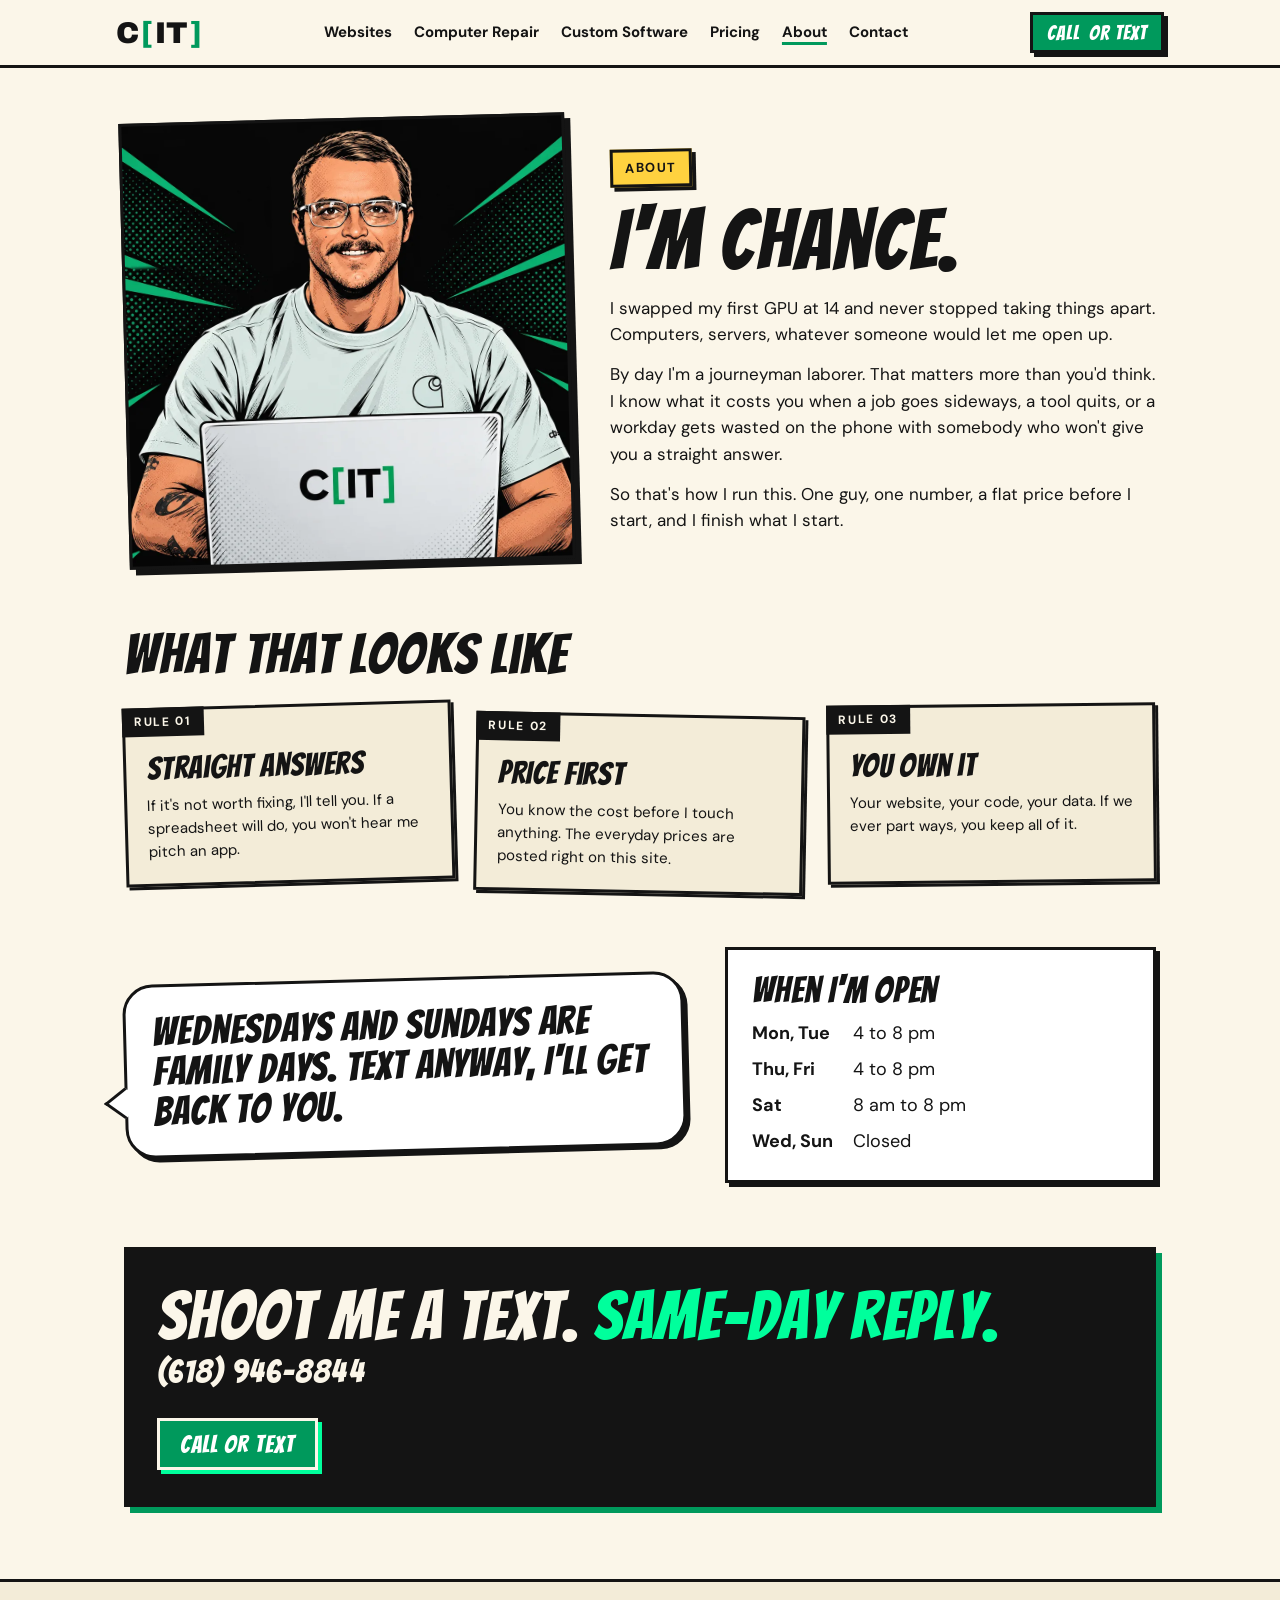
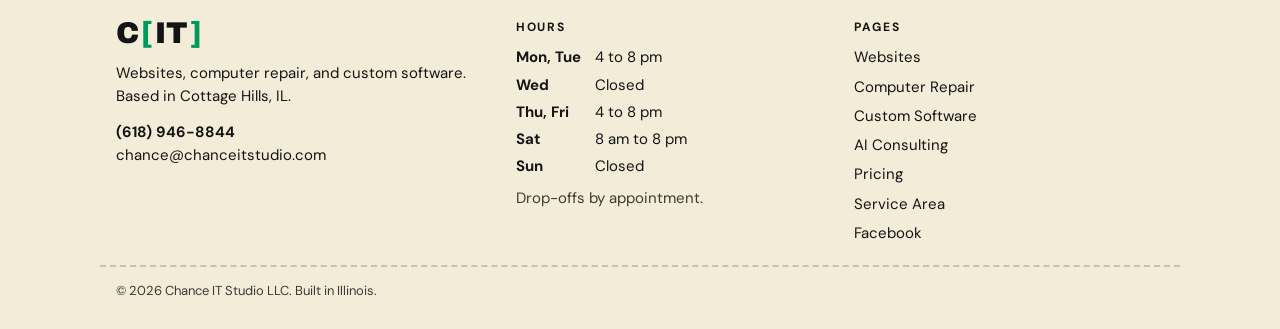
==== about/index.html @ 98358849 "feat: service area, about, contact, 404" ====
<!DOCTYPE html>
<html lang="en">
<head>
<meta charset="UTF-8">
<meta name="viewport" content="width=device-width, initial-scale=1.0, viewport-fit=cover">
<title>About Chance Crump | Chance IT Studio</title>
<meta name="description" content="Chance Crump runs Chance IT Studio out of Cottage Hills, IL. Journeyman laborer, lifelong tinkerer, flat prices, straight answers.">
<link rel="canonical" href="https://chanceitstudio.com/about/">
<meta name="theme-color" content="#fbf6e9">

<meta property="og:type" content="website">
<meta property="og:site_name" content="Chance IT Studio">
<meta property="og:title" content="About Chance Crump">
<meta property="og:description" content="Chance Crump runs Chance IT Studio out of Cottage Hills, IL. Journeyman laborer, lifelong tinkerer, flat prices, straight answers.">
<meta property="og:url" content="https://chanceitstudio.com/about/">
<meta property="og:image" content="https://chanceitstudio.com/img/og-banner.png">
<meta name="twitter:card" content="summary_large_image">

<link rel="icon" type="image/png" sizes="32x32" href="../img/favicon-32.png">
<link rel="icon" type="image/png" sizes="512x512" href="../img/favicon.png">
<link rel="apple-touch-icon" sizes="180x180" href="../img/apple-touch-icon.png">

<link rel="preconnect" href="https://fonts.googleapis.com">
<link rel="preconnect" href="https://fonts.gstatic.com" crossorigin>
<link rel="stylesheet" href="https://fonts.googleapis.com/css2?family=Bangers&family=Archivo:wght@900&family=DM+Sans:wght@400;500;700&display=swap">
<link rel="stylesheet" href="../css/styles.css">
</head>
<body>
<a class="skip" href="#main">Skip to content</a>

<header class="site-head">
  <div class="bar">
    <a class="logo" href="../" aria-label="Chance IT Studio home">C<b>[</b>IT<b>]</b></a>
    <nav class="site-nav" id="site-nav" aria-label="Main">
      <a href="../websites/">Websites</a>
      <a href="../computer-repair/">Computer Repair</a>
      <a href="../custom-software/">Custom Software</a>
      <a href="../pricing/">Pricing</a>
      <a href="../about/" aria-current="page">About</a>
      <a href="../contact/">Contact</a>
    </nav>
    <div class="head-actions">
      <a class="btn sm" href="tel:+16189468844">Call <span class="long">or text</span></a>
      <button class="menu-btn" type="button" aria-controls="site-nav" aria-expanded="false" aria-label="Menu"><span></span><span></span><span></span></button>
    </div>
  </div>
</header>

<main id="main" class="wrap">
  <section class="about-hero">
    <div class="about-art">
      <picture>
        <source srcset="../img/hero.webp" type="image/webp">
        <img src="../img/hero.jpg" alt="Comic illustration of Chance Crump at a laptop with the C[IT] logo" width="1000" height="1000" loading="lazy">
      </picture>
    </div>
    <div class="about-copy">
      <span class="caption">About</span>
      <h1 class="sec-title">I'm Chance.</h1>
      <p>I swapped my first GPU at 14 and never stopped taking things apart. Computers, servers, whatever someone would let me open up.</p>
      <p>By day I'm a journeyman laborer. That matters more than you'd think. I know what it costs you when a job goes sideways, a tool quits, or a workday gets wasted on the phone with somebody who won't give you a straight answer.</p>
      <p>So that's how I run this. One guy, one number, a flat price before I start, and I finish what I start.</p>
    </div>
  </section>

  <section class="sec" aria-labelledby="what-title">
    <h2 class="sec-title" id="what-title">What that looks like</h2>
    <div class="cases">
      <article class="case"><span class="tab">Rule 01</span><div class="in"><h4>Straight answers</h4><p>If it's not worth fixing, I'll tell you. If a spreadsheet will do, you won't hear me pitch an app.</p></div></article>
      <article class="case"><span class="tab">Rule 02</span><div class="in"><h4>Price first</h4><p>You know the cost before I touch anything. The everyday prices are posted right on this site.</p></div></article>
      <article class="case"><span class="tab">Rule 03</span><div class="in"><h4>You own it</h4><p>Your website, your code, your data. If we ever part ways, you keep all of it.</p></div></article>
    </div>
  </section>

  <section class="feature-case" aria-label="Hours">
    <div class="say">Wednesdays and Sundays are family days. Text anyway, I'll get back to you.</div>
    <div class="panel">
      <h3>When I'm open</h3>
      <dl class="hours big">
        <dt>Mon, Tue</dt><dd>4 to 8 pm</dd>
        <dt>Thu, Fri</dt><dd>4 to 8 pm</dd>
        <dt>Sat</dt><dd>8 am to 8 pm</dd>
        <dt>Wed, Sun</dt><dd>Closed</dd>
      </dl>
    </div>
  </section>

  <section class="cta" aria-labelledby="cta-title">
    <div>
      <h2 id="cta-title">Shoot me a text. <b>Same-day reply.</b></h2>
      <a class="num" href="sms:+16189468844">(618) 946-8844</a>
    </div>
    <a class="btn" href="tel:+16189468844">Call or text</a>
  </section>
</main>

<footer class="site-foot">
  <div class="cols">
    <div>
      <a class="logo" href="../" aria-label="Chance IT Studio home">C<b>[</b>IT<b>]</b></a>
      <p style="margin-top:12px">Websites, computer repair, and custom software.<br>Based in Cottage Hills, IL.</p>
      <p style="margin-top:12px"><a href="tel:+16189468844"><b>(618) 946-8844</b></a><br><a href="mailto:chance@chanceitstudio.com">chance@chanceitstudio.com</a></p>
    </div>
    <div>
      <h4>Hours</h4>
      <dl class="hours">
        <dt>Mon, Tue</dt><dd>4 to 8 pm</dd>
        <dt>Wed</dt><dd>Closed</dd>
        <dt>Thu, Fri</dt><dd>4 to 8 pm</dd>
        <dt>Sat</dt><dd>8 am to 8 pm</dd>
        <dt>Sun</dt><dd>Closed</dd>
      </dl>
      <p class="note" style="margin-top:8px">Drop-offs by appointment.</p>
    </div>
    <div>
      <h4>Pages</h4>
      <ul>
        <li><a href="../websites/">Websites</a></li>
        <li><a href="../computer-repair/">Computer Repair</a></li>
        <li><a href="../custom-software/">Custom Software</a></li>
        <li><a href="../ai-consulting/">AI Consulting</a></li>
        <li><a href="../pricing/">Pricing</a></li>
        <li><a href="../service-area/">Service Area</a></li>
        <li><a href="https://www.facebook.com/ChanceITstudio/" rel="noopener">Facebook</a></li>
      </ul>
    </div>
  </div>
  <div class="legal">&copy; <span id="year">2026</span> Chance IT Studio LLC. Built in Illinois.</div>
</footer>

<script src="../js/main.js" defer></script>
</body>
</html>
---- css/styles.css ----
/* =========================================================
   Chance IT Studio  |  styles.css
   Pop art / comic look on newsprint. Vanilla CSS, no build.
   ========================================================= */

/* ---------- Tokens ---------- */
:root{
  --paper:#fbf6e9;
  --paper2:#f3ecd8;
  --ink:#141414;
  --ink2:#3d3a33;
  --green:#00995c;
  --green-hi:#00ff9c;
  --orange:#ff6b35;
  --cyan:#19d3ff;
  --yellow:#ffd23f;

  --line:3px solid var(--ink);
  --pop:6px 6px 0 var(--ink);
  --pop-sm:4px 4px 0 var(--ink);

  --display:'Bangers','Impact','Arial Black',sans-serif;
  --body:'DM Sans',system-ui,-apple-system,'Segoe UI',sans-serif;
  --logo:'Archivo','Arial Black',sans-serif;

  --maxw:1080px;
}

/* ---------- Base ---------- */
*,*::before,*::after{box-sizing:border-box}
html{-webkit-text-size-adjust:100%;scroll-behavior:smooth}
body{margin:0;overflow-x:clip;background:var(--paper);color:var(--ink);font-family:var(--body);font-size:17px;line-height:1.55}
img{max-width:100%;height:auto;display:block}
h1,h2,h3,h4{margin:0;font-weight:400;text-wrap:balance}
p{margin:0;max-width:62ch}
a{color:inherit}
a:focus-visible,button:focus-visible,input:focus-visible,textarea:focus-visible{outline:3px solid var(--cyan);outline-offset:3px}
.skip{position:absolute;left:-999px;top:8px;background:var(--yellow);border:var(--line);padding:8px 12px;z-index:50;font-weight:700}
.skip:focus{left:16px}
.wrap{max-width:var(--maxw);margin:0 auto;padding-inline:16px;display:flex;flex-direction:column;gap:64px}
main.wrap{padding-block:28px 72px}
@media (min-width:700px){.wrap{padding-inline:24px}}

/* halftone textures */
.dots{background-image:radial-gradient(rgba(20,20,20,.18) 1.4px,transparent 1.6px);background-size:10px 10px}
.dots-lite{background-image:radial-gradient(rgba(20,20,20,.10) 1.2px,transparent 1.4px);background-size:9px 9px}

/* ---------- Logo ---------- */
.logo{font-family:var(--logo);font-weight:900;font-size:30px;letter-spacing:-.01em;line-height:1;display:inline-flex;align-items:center;gap:.08em;color:var(--ink);text-decoration:none}
.logo b{color:var(--green);font-weight:900}

/* ---------- Header ---------- */
.site-head{position:sticky;top:0;z-index:20;background:var(--paper);border-bottom:var(--line)}
.site-head .bar{max-width:var(--maxw);margin:0 auto;padding:12px 16px;display:flex;align-items:center;justify-content:space-between;gap:16px}
.site-nav{display:flex;gap:22px;font-weight:700;font-size:15px}
.site-nav a{text-decoration:none}
.site-nav a:hover,.site-nav a[aria-current="page"]{text-decoration:underline;text-decoration-thickness:3px;text-decoration-color:var(--green);text-underline-offset:5px}
.head-actions{display:flex;align-items:center;gap:10px}
.menu-btn{display:none;background:#fff;border:var(--line);box-shadow:var(--pop-sm);width:46px;height:42px;cursor:pointer;padding:0}
.menu-btn span{display:block;width:22px;height:3px;background:var(--ink);margin:4px auto}
@media (max-width:900px){
  .menu-btn{display:block}
  .site-nav{display:none;position:absolute;left:0;right:0;top:100%;background:var(--paper);border-bottom:var(--line);flex-direction:column;gap:0;padding:8px 16px 16px}
  .site-nav a{padding:12px 0;border-bottom:2px dashed rgba(20,20,20,.2);font-size:18px}
  .site-head.open .site-nav{display:flex}
}
@media (max-width:420px){.head-actions .btn span.long{display:none}}

/* ---------- Buttons ---------- */
.btn{font-family:var(--display);font-size:24px;letter-spacing:.04em;line-height:1;padding:12px 20px 10px;border:var(--line);box-shadow:var(--pop-sm);background:var(--green);color:#fff;text-decoration:none;display:inline-flex;align-items:center;gap:10px;cursor:pointer;transition:transform .08s,box-shadow .08s}
.btn:hover{transform:translate(-2px,-2px);box-shadow:6px 6px 0 var(--ink)}
.btn:active{transform:translate(3px,3px);box-shadow:1px 1px 0 var(--ink)}
.btn.alt{background:#fff;color:var(--ink)}
.btn.yellow{background:var(--yellow);color:var(--ink)}
.btn.sm{font-size:20px;padding:8px 14px 7px}
.row{display:flex;flex-wrap:wrap;gap:16px;align-items:center}

/* ---------- Section labels ---------- */
.sec{display:flex;flex-direction:column;gap:22px}
.caption{display:inline-block;align-self:flex-start;background:var(--yellow);color:var(--ink);border:var(--line);box-shadow:var(--pop-sm);padding:6px 12px;font-weight:700;font-size:13px;letter-spacing:.12em;text-transform:uppercase;transform:rotate(-1.2deg)}
.sec-title{font-family:var(--display);font-size:clamp(36px,5vw,56px);line-height:.95;letter-spacing:.02em}
.note{font-size:15px;color:var(--ink2)}

/* ---------- Speech bubble ---------- */
.bubble{position:absolute;z-index:3;background:#fff;border:var(--line);border-radius:26px;padding:12px 16px;font-family:var(--display);font-size:24px;line-height:1.05;letter-spacing:.02em;box-shadow:var(--pop-sm)}
.bubble::after{content:'';position:absolute;right:18px;bottom:-19px;width:22px;height:22px;background:#fff;border-right:var(--line);border-bottom:var(--line);transform:rotate(-20deg) skewX(-12deg)}

/* ---------- Hero ---------- */
/* Breaks out wider than the text column so the art gets room */
.hero{position:relative;margin-top:34px;width:min(1240px,calc(100vw - 32px));margin-inline:calc(50% - min(620px,50vw - 16px));border:var(--line);box-shadow:var(--pop);background:var(--cyan);display:grid;grid-template-columns:minmax(0,1fr) minmax(0,1fr)}
.hero .copy{padding:34px 30px;display:flex;flex-direction:column;gap:18px}
.hero h1{font-family:var(--display);font-size:clamp(44px,7vw,84px);line-height:.92;letter-spacing:.015em}
.hero h1 em{font-style:normal;background:var(--yellow);padding:0 .12em;border:var(--line);display:inline-block;transform:rotate(-1.5deg)}
.hero p{font-size:18px;font-weight:500}
.hero .art{position:relative;border-left:var(--line);background:var(--ink);display:flex;align-items:flex-end}
.hero .art picture{width:100%}
.hero .art img{width:100%;height:auto}
.hero .art .bubble{left:-22px;top:-44px;max-width:36%;font-size:clamp(18px,2.1vw,24px);transform:rotate(-3deg)}
.phone-line{font-weight:700;font-size:15px}
.phone-line a{font-family:var(--display);font-size:28px;letter-spacing:.04em;font-weight:400;text-decoration:none}
@media (max-width:760px){
  .hero{grid-template-columns:1fr}
  .hero .art{border-left:0;border-top:var(--line)}
  .hero .art .bubble{left:10px;top:-30px;max-width:52%}
}

/* ---------- Page header (inner pages) ---------- */
.pagehead{position:relative;margin-top:22px;border:var(--line);box-shadow:var(--pop);padding:36px 30px 32px;display:flex;flex-direction:column;gap:14px}
.pagehead.green{background:var(--green);color:#fff}
.pagehead.orange{background:var(--orange)}
.pagehead.cyan{background:var(--cyan)}
.pagehead.white{background:#fff}
.pagehead h1{font-family:var(--display);font-size:clamp(46px,7.5vw,88px);line-height:.92;letter-spacing:.015em;max-width:14ch}
.pagehead p{font-size:18px;font-weight:500}
.pagehead .burst{top:-26px;right:18px;width:124px;height:124px;font-size:30px}

/* ---------- Starburst price ---------- */
.burst{position:absolute;top:-22px;right:-14px;width:108px;height:108px;display:flex;align-items:center;justify-content:center;text-align:center;font-family:var(--display);font-size:26px;line-height:.9;letter-spacing:.02em;color:var(--ink);transform:rotate(10deg);z-index:2;filter:drop-shadow(3px 3px 0 var(--ink))}
.burst::before,.burst::after{content:'';position:absolute;clip-path:polygon(50% 0%,59% 16%,76% 7%,76% 26%,95% 25%,85% 41%,100% 50%,85% 59%,95% 75%,76% 74%,76% 93%,59% 84%,50% 100%,41% 84%,24% 93%,24% 74%,5% 75%,15% 59%,0% 50%,15% 41%,5% 25%,24% 26%,24% 7%,41% 16%)}
.burst::before{inset:0;background:var(--ink)}
.burst::after{inset:5px;background:var(--yellow)}
.burst span{position:relative;z-index:1}
.burst small{display:block;font-family:var(--body);font-weight:700;font-size:10px;letter-spacing:.1em;text-transform:uppercase}
@media (max-width:520px){.burst,.pagehead .burst{width:92px;height:92px;font-size:22px;right:8px}}

/* ---------- Service panels: comic page ---------- */
/* Ink page shows through the gaps as gutters; clip-path makes the diagonal ones */
.comic{--g:8px;--slant:34px;display:grid;grid-template-columns:repeat(6,minmax(0,1fr));gap:var(--g);background:var(--ink);padding:var(--g);border:var(--line);box-shadow:8px 8px 0 var(--green)}
.svc{position:relative;padding:26px 26px 24px;display:flex;flex-direction:column;gap:12px}
.svc h3{font-family:var(--display);font-size:clamp(30px,3.6vw,42px);line-height:.95;letter-spacing:.02em;max-width:13ch}
.svc p{font-weight:500}
.svc ul{margin:0;padding-left:1.1em;font-size:15px}
.svc .btn{align-self:flex-start;margin-top:auto}
.svc .burst{top:14px;right:calc(var(--slant) + 10px);transform:rotate(10deg)}
.svc.web{grid-column:span 4;background:var(--green);color:#fff;padding-right:170px;clip-path:polygon(0 0,100% 0,calc(100% - var(--slant)) 100%,0 100%)}
.svc.web h3{font-size:clamp(40px,5vw,60px)}
.svc.fix{grid-column:span 2;background:var(--orange);margin-left:calc(-1 * var(--slant));padding-left:calc(var(--slant) + 22px);padding-top:120px;clip-path:polygon(var(--slant) 0,100% 0,100% 100%,0 100%)}
.svc.fix .burst{right:14px}
.svc.code{grid-column:span 3;background:#fff;padding-right:calc(var(--slant) + 20px);clip-path:polygon(0 0,calc(100% - var(--slant)) 0,100% 100%,0 100%)}
.svc.ai{grid-column:span 3;background:var(--cyan);margin-left:calc(-1 * var(--slant));padding-left:calc(var(--slant) + 26px);clip-path:polygon(0 0,100% 0,100% 100%,var(--slant) 100%)}
@media (max-width:860px){
  .comic{grid-template-columns:1fr}
  .svc.web,.svc.fix,.svc.code,.svc.ai{grid-column:auto;margin-left:0;clip-path:none;padding:24px 22px}
  .svc.web{padding-right:130px}
  .svc .burst,.svc.fix .burst{right:12px}
}
@media (max-width:520px){.svc.web{padding-right:22px;padding-top:110px}}

/* ---------- Full-bleed band ---------- */
.band{margin-inline:calc(50% - 50vw);border-block:var(--line)}
.band.orange{background-color:var(--orange)}
.band-in{max-width:var(--maxw);margin:0 auto;padding:48px 16px 52px;display:flex;flex-direction:column;gap:24px}
.band-in>.btn{align-self:flex-start}
@media (min-width:700px){.band-in{padding-inline:24px}}

/* ---------- Repair: three ways ---------- */
.ways{display:grid;grid-template-columns:repeat(3,1fr);border:var(--line);box-shadow:var(--pop);background:#fff}
.way{padding:22px;display:flex;flex-direction:column;gap:8px;border-right:var(--line)}
.way:last-child{border-right:0}
.way h4{font-family:var(--display);font-size:30px;letter-spacing:.02em;line-height:1}
.way .fee{font-weight:700;font-size:15px}
.way .fee.free{color:var(--green)}
.way.drop{background:var(--yellow)}
@media (max-width:760px){.ways{grid-template-columns:1fr}.way{border-right:0;border-bottom:var(--line)}.way:last-child{border-bottom:0}}

/* ---------- Case files ---------- */
.cases{display:grid;grid-template-columns:repeat(3,1fr);gap:22px}
@media (max-width:860px){.cases{grid-template-columns:1fr}}
.case{background:var(--paper2);border:var(--line);box-shadow:3px 3px 0 var(--ink);display:flex;flex-direction:column;transition:transform .15s}
.case:nth-child(1){transform:rotate(-1.6deg)}
.case:nth-child(2){transform:rotate(1.1deg) translateY(10px)}
.case:nth-child(3){transform:rotate(-.6deg)}
.case:hover{transform:rotate(0) translateY(-4px)}
.case .tab{align-self:flex-start;margin:-3px 0 0 -3px;background:var(--ink);color:var(--paper);font-weight:700;font-size:12px;letter-spacing:.14em;text-transform:uppercase;padding:5px 12px}
.case .in{padding:16px 20px 20px;display:flex;flex-direction:column;gap:10px;flex:1}
.case h4{font-family:var(--display);font-size:32px;letter-spacing:.02em;line-height:1}
.case dl{margin:0;display:grid;grid-template-columns:auto 1fr;gap:6px 12px;font-size:15px}
.case dt{font-weight:700;text-transform:uppercase;font-size:12px;letter-spacing:.1em;padding-top:3px}
.case dd{margin:0}
.stamp{align-self:flex-start;margin-top:auto;border:3px solid var(--green);color:var(--green);font-weight:700;font-size:14px;letter-spacing:.14em;text-transform:uppercase;padding:4px 10px;transform:rotate(-4deg)}

/* ---------- Generic panels ---------- */
.split{display:grid;grid-template-columns:1fr 1fr;gap:22px;align-items:start}
@media (max-width:860px){.split{grid-template-columns:1fr}}
.panel{border:var(--line);box-shadow:var(--pop-sm);padding:24px;display:flex;flex-direction:column;gap:12px;background:#fff}
.panel.cyan{background:var(--cyan)}
.panel.yellow{background:var(--yellow)}
.panel h3{font-family:var(--display);font-size:36px;line-height:.95;letter-spacing:.02em}
.panel .price{font-family:var(--display);font-size:44px;line-height:.9}
.panel .price small{font-family:var(--body);font-size:15px;font-weight:700}
.panel ul{margin:0;padding-left:1.1em;font-size:15px;display:flex;flex-direction:column;gap:4px}
.panel .btn{align-self:flex-start}
.checks{list-style:none;margin:0;padding:0 !important;display:flex;flex-direction:column;gap:10px}
.checks li{display:flex;gap:10px;align-items:baseline;font-weight:500;font-size:16px}
.checks li::before{content:'';flex:0 0 14px;height:14px;background:var(--green);border:2px solid var(--ink);transform:translateY(1px)}

/* ---------- Price tiers ---------- */
.tiers{display:grid;grid-template-columns:repeat(3,1fr);gap:22px}
@media (max-width:860px){.tiers{grid-template-columns:1fr}}
.tier{background:#fff;border:var(--line);box-shadow:var(--pop-sm);padding:22px;display:flex;flex-direction:column;gap:12px}
.tier.feat{background:var(--yellow);box-shadow:var(--pop)}
.tier h3{font-family:var(--display);font-size:32px;line-height:1;letter-spacing:.02em}
.tier .price{font-family:var(--display);font-size:56px;line-height:.9;letter-spacing:.02em}
.tier .price small{display:block;margin-top:6px;font-family:var(--body);font-size:14px;font-weight:700;letter-spacing:0}
.tier ul{margin:0;padding-left:1.1em;font-size:15px;display:flex;flex-direction:column;gap:4px}
.tier .btn{margin-top:auto;align-self:flex-start}

/* ---------- Steps (real sequences only) ---------- */
.steps{display:grid;grid-template-columns:repeat(4,1fr);border:var(--line);box-shadow:var(--pop);background:#fff;overflow:hidden}
@media (max-width:860px){.steps{grid-template-columns:1fr 1fr}}
@media (max-width:520px){.steps{grid-template-columns:1fr}}
.step{padding:20px;display:flex;flex-direction:column;gap:8px;border-right:var(--line);border-bottom:var(--line);margin:0 -3px -3px 0}
.step b{font-family:var(--display);font-size:40px;line-height:1;color:var(--green);font-weight:400}
.step h4{font-family:var(--display);font-size:26px;letter-spacing:.02em;line-height:1}
.step p{font-size:15px}

/* ---------- Price list table ---------- */
.pricelist{border:var(--line);box-shadow:var(--pop);background:#fff;overflow-x:auto}
.pricelist table{width:100%;border-collapse:collapse;font-variant-numeric:tabular-nums}
.pricelist th,.pricelist td{padding:14px 18px;text-align:left;border-bottom:2px solid var(--ink)}
.pricelist thead th{background:var(--ink);color:var(--paper);font-size:12px;letter-spacing:.14em;text-transform:uppercase}
.pricelist td:last-child,.pricelist th:last-child{text-align:right;white-space:nowrap}
.pricelist td:last-child{font-family:var(--display);font-size:26px;letter-spacing:.03em}
.pricelist td small{display:block;color:var(--ink2);font-size:14px}
.pricelist tr:last-child td{border-bottom:0}
.pricelist tr.fee td{background:var(--yellow)}

/* ---------- About teaser ---------- */
.about{display:grid;grid-template-columns:minmax(0,1fr) minmax(0,1.2fr);gap:36px;align-items:center;padding-block:8px}
.say{position:relative;margin:0;background:#fff;border:var(--line);border-radius:30px;padding:24px 26px;font-family:var(--display);font-size:clamp(28px,3.4vw,40px);line-height:1;letter-spacing:.02em;box-shadow:var(--pop-sm);transform:rotate(-1.5deg)}
.say::after{content:'';position:absolute;right:-16px;bottom:34px;width:26px;height:26px;background:#fff;border-right:var(--line);border-top:var(--line);transform:rotate(45deg) skew(-8deg,-8deg)}
.about h2{font-family:var(--display);font-size:clamp(34px,4.5vw,50px);line-height:.95;letter-spacing:.02em;margin-bottom:10px}
.about p+p{margin-top:10px}
.about a{font-weight:700}
@media (max-width:700px){.about{grid-template-columns:1fr}.say::after{right:auto;left:40px;bottom:-16px;border-top:0;border-bottom:var(--line)}}

/* ---------- Service area strip ---------- */
.area{border:var(--line);background:var(--paper2);padding:22px 24px;display:flex;flex-direction:column;gap:12px}
.area ul{list-style:none;margin:0;padding:0;display:flex;flex-wrap:wrap;gap:8px}
.area li{background:#fff;border:2px solid var(--ink);padding:4px 10px;font-weight:700;font-size:14px}

/* ---------- Final CTA ---------- */
.cta{background:var(--ink);color:var(--paper);border:var(--line);box-shadow:6px 6px 0 var(--green);padding:34px 30px;display:flex;flex-wrap:wrap;gap:20px;align-items:center;justify-content:space-between}
.cta h2{font-family:var(--display);font-size:clamp(40px,6vw,68px);line-height:.95;letter-spacing:.02em}
.cta h2 b{color:var(--green-hi);font-weight:400}
.cta .num{font-family:var(--display);font-size:32px;letter-spacing:.04em;color:var(--paper);text-decoration:none}
.cta .btn{box-shadow:4px 4px 0 var(--green-hi);border-color:var(--paper)}

/* ---------- Footer ---------- */
.site-foot{border-top:var(--line);background:var(--paper2)}
.site-foot .cols{max-width:var(--maxw);margin:0 auto;padding:36px 16px 20px;display:grid;grid-template-columns:1.2fr 1fr 1fr;gap:28px;font-size:15px}
.site-foot h4{font-weight:700;font-size:12px;letter-spacing:.14em;text-transform:uppercase;margin-bottom:10px}
.site-foot ul{list-style:none;margin:0;padding:0;display:flex;flex-direction:column;gap:6px}
.site-foot a{text-decoration:none}
.site-foot a:hover{text-decoration:underline}
.hours{display:grid;grid-template-columns:auto 1fr;gap:4px 14px;margin:0;font-variant-numeric:tabular-nums}
.hours dt{font-weight:700}
.hours dd{margin:0}
.site-foot .legal{max-width:var(--maxw);margin:0 auto;padding:14px 16px 28px;font-size:13px;color:var(--ink2);border-top:2px dashed rgba(20,20,20,.2)}
@media (max-width:760px){.site-foot .cols{grid-template-columns:1fr}}


/* ---------- Sub-page pieces ---------- */
.band.cyan{background-color:var(--cyan)}
.band.ink{background:var(--ink);color:var(--paper)}
.band .panel{box-shadow:var(--pop)}
.band .price small{font-family:var(--body);font-size:15px;font-weight:700}
.fb-bubble{position:relative;align-self:flex-start;background:#fff;border:var(--line);border-radius:22px;padding:12px 18px;font-weight:700;margin-bottom:18px}
.fb-bubble::after{content:'';position:absolute;left:30px;bottom:-17px;width:20px;height:20px;background:#fff;border-right:var(--line);border-bottom:var(--line);transform:rotate(45deg) skewX(10deg)}
ol.steps{list-style:none;margin:0;padding:0}
.feature-case{display:grid;grid-template-columns:minmax(0,1.3fr) minmax(0,1fr);gap:40px;align-items:center}
.feature-case .case{transform:rotate(-1deg)}
.feature-case .say::after{right:auto;left:-16px;bottom:40px;border-right:0;border-top:var(--line);border-left:var(--line);transform:rotate(-45deg) skew(8deg,8deg)}
@media (max-width:760px){.feature-case{grid-template-columns:1fr}.feature-case .say::after{left:40px;bottom:auto;top:-16px;border-left:var(--line);border-top:var(--line);border-right:0;transform:rotate(45deg)}}
.band-in.build{flex-direction:row;align-items:center;justify-content:space-between;gap:32px}
.band-in.build>div:first-child{display:flex;flex-direction:column;gap:16px}
.band-in.build .btn{align-self:flex-start;box-shadow:4px 4px 0 var(--green-hi);border-color:var(--paper)}
.burst.big{position:relative;top:auto;right:auto;flex:0 0 auto;width:180px;height:180px;font-size:46px;filter:drop-shadow(5px 5px 0 var(--green-hi))}
.burst.big::before{background:var(--paper)}
.burst.big small{font-size:12px}
@media (max-width:600px){.band-in.build{flex-direction:column;align-items:flex-start}.burst.big{width:140px;height:140px;font-size:36px}}
.checks.cols2{display:grid;grid-template-columns:1fr 1fr;gap:12px 32px}
@media (max-width:600px){.checks.cols2{grid-template-columns:1fr}}

.pagehead.yellow-head{background:var(--yellow)}
.cases.two{grid-template-columns:repeat(2,1fr)}
@media (max-width:760px){.cases.two{grid-template-columns:1fr}}
/* ---------- Service area ---------- */
.areas{display:grid;grid-template-columns:repeat(3,minmax(0,1fr));gap:18px}
@media (max-width:860px){.areas{grid-template-columns:1fr 1fr}}
@media (max-width:520px){.areas{grid-template-columns:1fr}}
.area-card{background:#fff;border:var(--line);padding:18px 20px;display:flex;flex-direction:column;gap:6px}
.area-card:nth-child(3n+1){box-shadow:4px 4px 0 var(--green)}
.area-card:nth-child(3n+2){box-shadow:4px 4px 0 var(--orange)}
.area-card:nth-child(3n){box-shadow:4px 4px 0 var(--cyan)}
.area-card h3{font-family:var(--display);font-size:28px;letter-spacing:.02em;line-height:1}
.area-card p{font-size:15px}

/* ---------- About page ---------- */
.about-hero{display:grid;grid-template-columns:minmax(0,.9fr) minmax(0,1.1fr);gap:40px;align-items:center;margin-top:22px}
.about-art{border:var(--line);box-shadow:var(--pop);background:var(--ink);transform:rotate(-1.5deg)}
.about-copy{display:flex;flex-direction:column;gap:14px}
.about-copy h1{font-size:clamp(52px,7vw,84px)}
.case .in>p{font-size:15px}
.hours.big{font-size:18px;gap:8px 20px}
@media (max-width:760px){.about-hero{grid-template-columns:1fr}}

/* ---------- Contact ---------- */
.contact-grid{display:grid;grid-template-columns:minmax(0,1fr) minmax(0,1.2fr);gap:28px;align-items:start}
@media (max-width:860px){.contact-grid{grid-template-columns:1fr}}
.contact-card{box-shadow:var(--pop);gap:16px}
.big-num{font-family:var(--display);font-size:clamp(34px,3.6vw,48px);white-space:nowrap;letter-spacing:.03em;line-height:1;text-decoration:none}
.contact-form{box-shadow:var(--pop);gap:8px}
.contact-form label{font-weight:700;font-size:14px;letter-spacing:.06em;text-transform:uppercase;margin-top:8px}
.contact-form input,.contact-form select,.contact-form textarea{font:inherit;font-size:17px;padding:12px 14px;border:var(--line);background:var(--paper);color:var(--ink);border-radius:0;width:100%}
.contact-form textarea{resize:vertical}
.contact-form .btn{margin-top:14px;align-self:flex-start}
.contact-form .btn[disabled]{opacity:.6;cursor:wait}
.hp{position:absolute;left:-9999px;width:1px;height:1px;opacity:0}
.form-status{min-height:1.5em;font-weight:700}
.form-status.ok{color:var(--green)}
.form-status.err{color:#b3261e}

/* ---------- 404 ---------- */
.pagehead.nf .burst span{font-size:34px}

@media (prefers-reduced-motion:reduce){html{scroll-behavior:auto}.btn,.case{transition:none}}
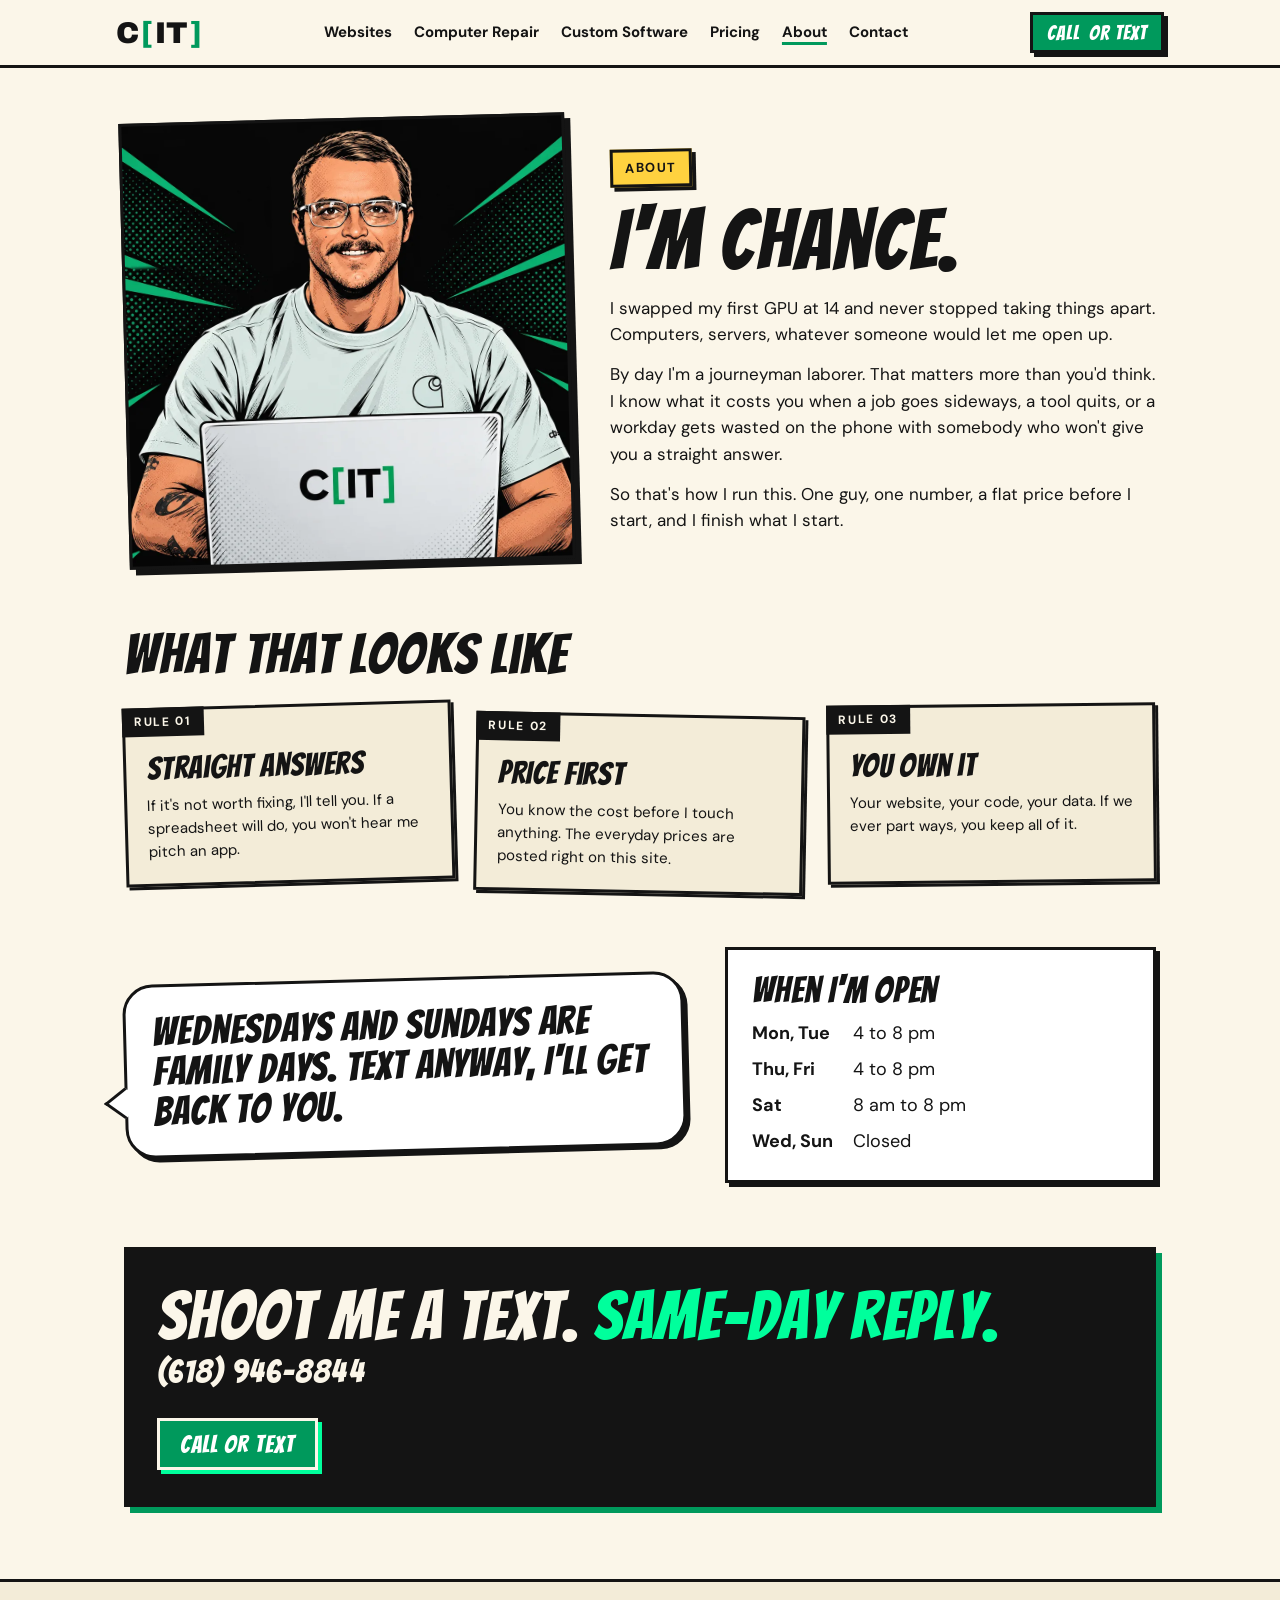
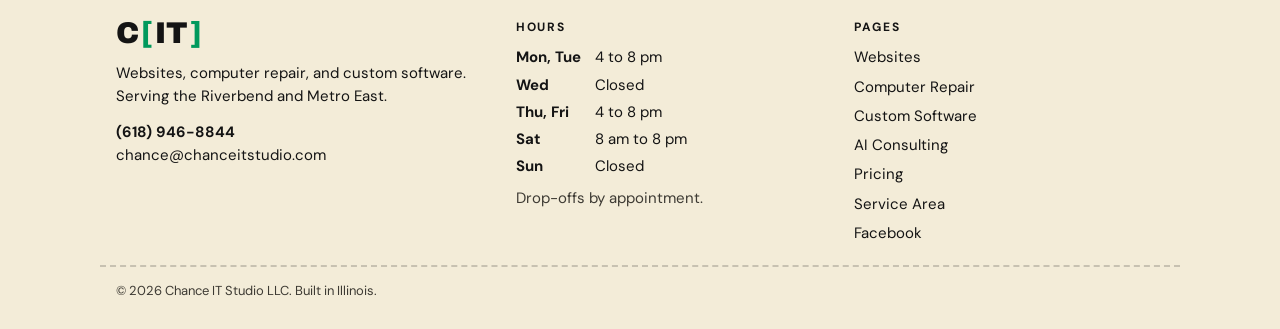
==== commit 137bfc18: "Drop address, Riverbend wording, light-theme icons and OG, site config files - Remove Cottage Hills," ====
--- a/about/index.html
+++ b/about/index.html
@@ -4,14 +4,14 @@
 <meta charset="UTF-8">
 <meta name="viewport" content="width=device-width, initial-scale=1.0, viewport-fit=cover">
 <title>About Chance Crump | Chance IT Studio</title>
-<meta name="description" content="Chance Crump runs Chance IT Studio out of Cottage Hills, IL. Journeyman laborer, lifelong tinkerer, flat prices, straight answers.">
+<meta name="description" content="Chance Crump runs Chance IT Studio from right here in the Riverbend. Journeyman laborer, lifelong tinkerer, flat prices, straight answers.">
 <link rel="canonical" href="https://chanceitstudio.com/about/">
 <meta name="theme-color" content="#fbf6e9">
 
 <meta property="og:type" content="website">
 <meta property="og:site_name" content="Chance IT Studio">
 <meta property="og:title" content="About Chance Crump">
-<meta property="og:description" content="Chance Crump runs Chance IT Studio out of Cottage Hills, IL. Journeyman laborer, lifelong tinkerer, flat prices, straight answers.">
+<meta property="og:description" content="Chance Crump runs Chance IT Studio from right here in the Riverbend. Journeyman laborer, lifelong tinkerer, flat prices, straight answers.">
 <meta property="og:url" content="https://chanceitstudio.com/about/">
 <meta property="og:image" content="https://chanceitstudio.com/img/og-banner.png">
 <meta name="twitter:card" content="summary_large_image">
@@ -19,6 +19,7 @@
 <link rel="icon" type="image/png" sizes="32x32" href="../img/favicon-32.png">
 <link rel="icon" type="image/png" sizes="512x512" href="../img/favicon.png">
 <link rel="apple-touch-icon" sizes="180x180" href="../img/apple-touch-icon.png">
+<link rel="manifest" href="../site.webmanifest">
 
 <link rel="preconnect" href="https://fonts.googleapis.com">
 <link rel="preconnect" href="https://fonts.gstatic.com" crossorigin>
@@ -98,7 +99,7 @@
   <div class="cols">
     <div>
       <a class="logo" href="../" aria-label="Chance IT Studio home">C<b>[</b>IT<b>]</b></a>
-      <p style="margin-top:12px">Websites, computer repair, and custom software.<br>Based in Cottage Hills, IL.</p>
+      <p style="margin-top:12px">Websites, computer repair, and custom software.<br>Serving the Riverbend and Metro East.</p>
       <p style="margin-top:12px"><a href="tel:+16189468844"><b>(618) 946-8844</b></a><br><a href="mailto:chance@chanceitstudio.com">chance@chanceitstudio.com</a></p>
     </div>
     <div>
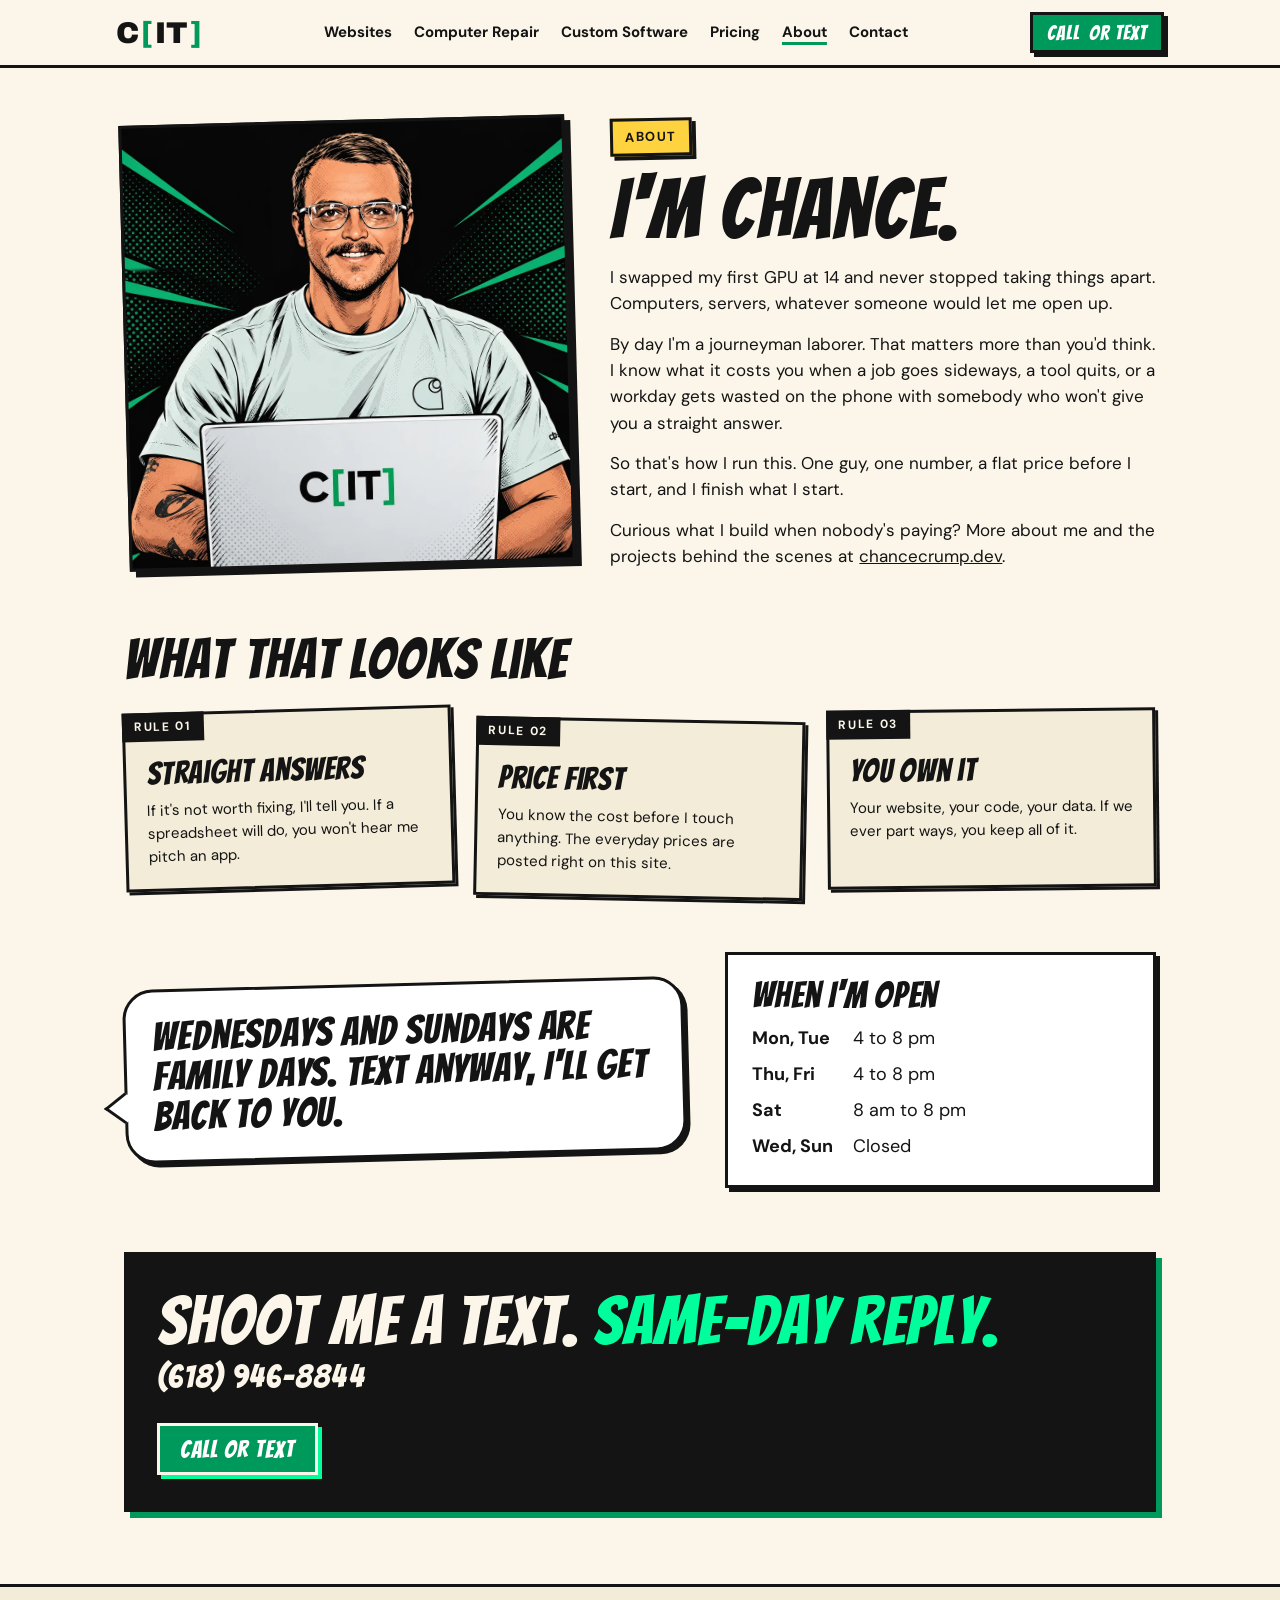
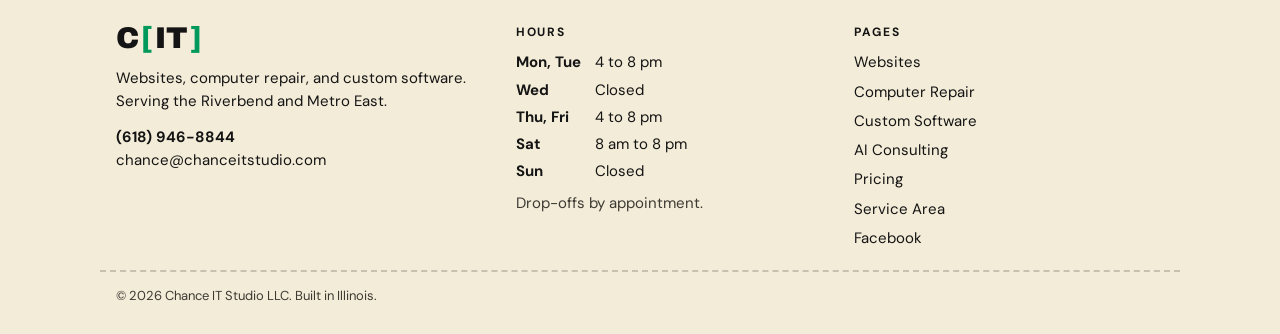
==== commit e5f01129: "About: link to chancecrump.dev Co-Authored-By: Claude Opus 5.5 <noreply@anthropic.com> Claude-Sessio" ====
--- a/about/index.html
+++ b/about/index.html
@@ -61,6 +61,7 @@
       <p>I swapped my first GPU at 14 and never stopped taking things apart. Computers, servers, whatever someone would let me open up.</p>
       <p>By day I'm a journeyman laborer. That matters more than you'd think. I know what it costs you when a job goes sideways, a tool quits, or a workday gets wasted on the phone with somebody who won't give you a straight answer.</p>
       <p>So that's how I run this. One guy, one number, a flat price before I start, and I finish what I start.</p>
+      <p>Curious what I build when nobody's paying? More about me and the projects behind the scenes at <a href="https://chancecrump.dev" rel="me">chancecrump.dev</a>.</p>
     </div>
   </section>
 
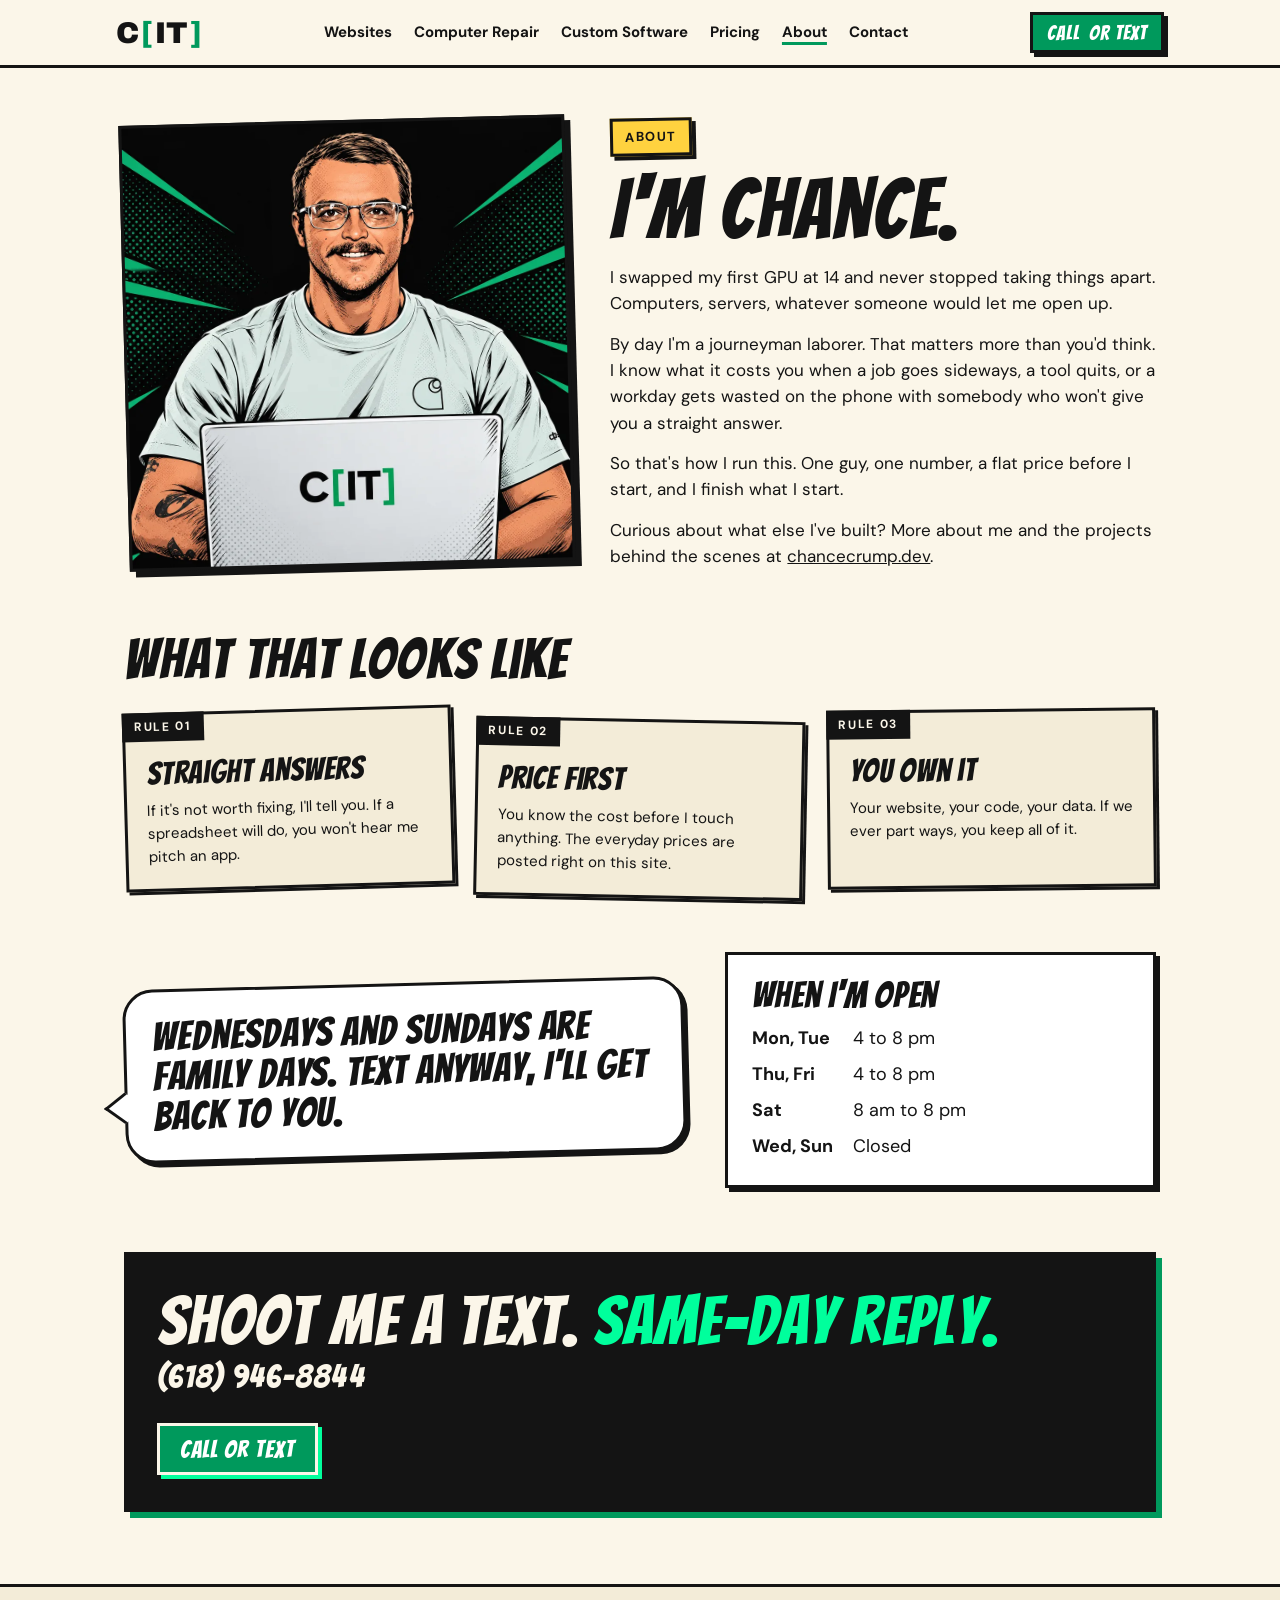
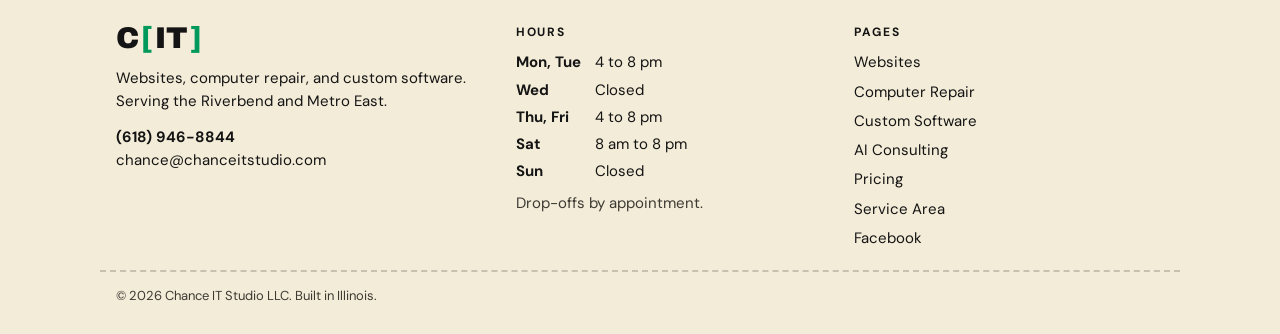
==== commit 0c251cca: "linked chancecrump.dev in about/index.html" ====
--- a/about/index.html
+++ b/about/index.html
@@ -61,7 +61,7 @@
       <p>I swapped my first GPU at 14 and never stopped taking things apart. Computers, servers, whatever someone would let me open up.</p>
       <p>By day I'm a journeyman laborer. That matters more than you'd think. I know what it costs you when a job goes sideways, a tool quits, or a workday gets wasted on the phone with somebody who won't give you a straight answer.</p>
       <p>So that's how I run this. One guy, one number, a flat price before I start, and I finish what I start.</p>
-      <p>Curious what I build when nobody's paying? More about me and the projects behind the scenes at <a href="https://chancecrump.dev" rel="me">chancecrump.dev</a>.</p>
+      <p>Curious about what else I've built? More about me and the projects behind the scenes at <a href="https://chancecrump.dev" rel="me">chancecrump.dev</a>.</p>
     </div>
   </section>
 
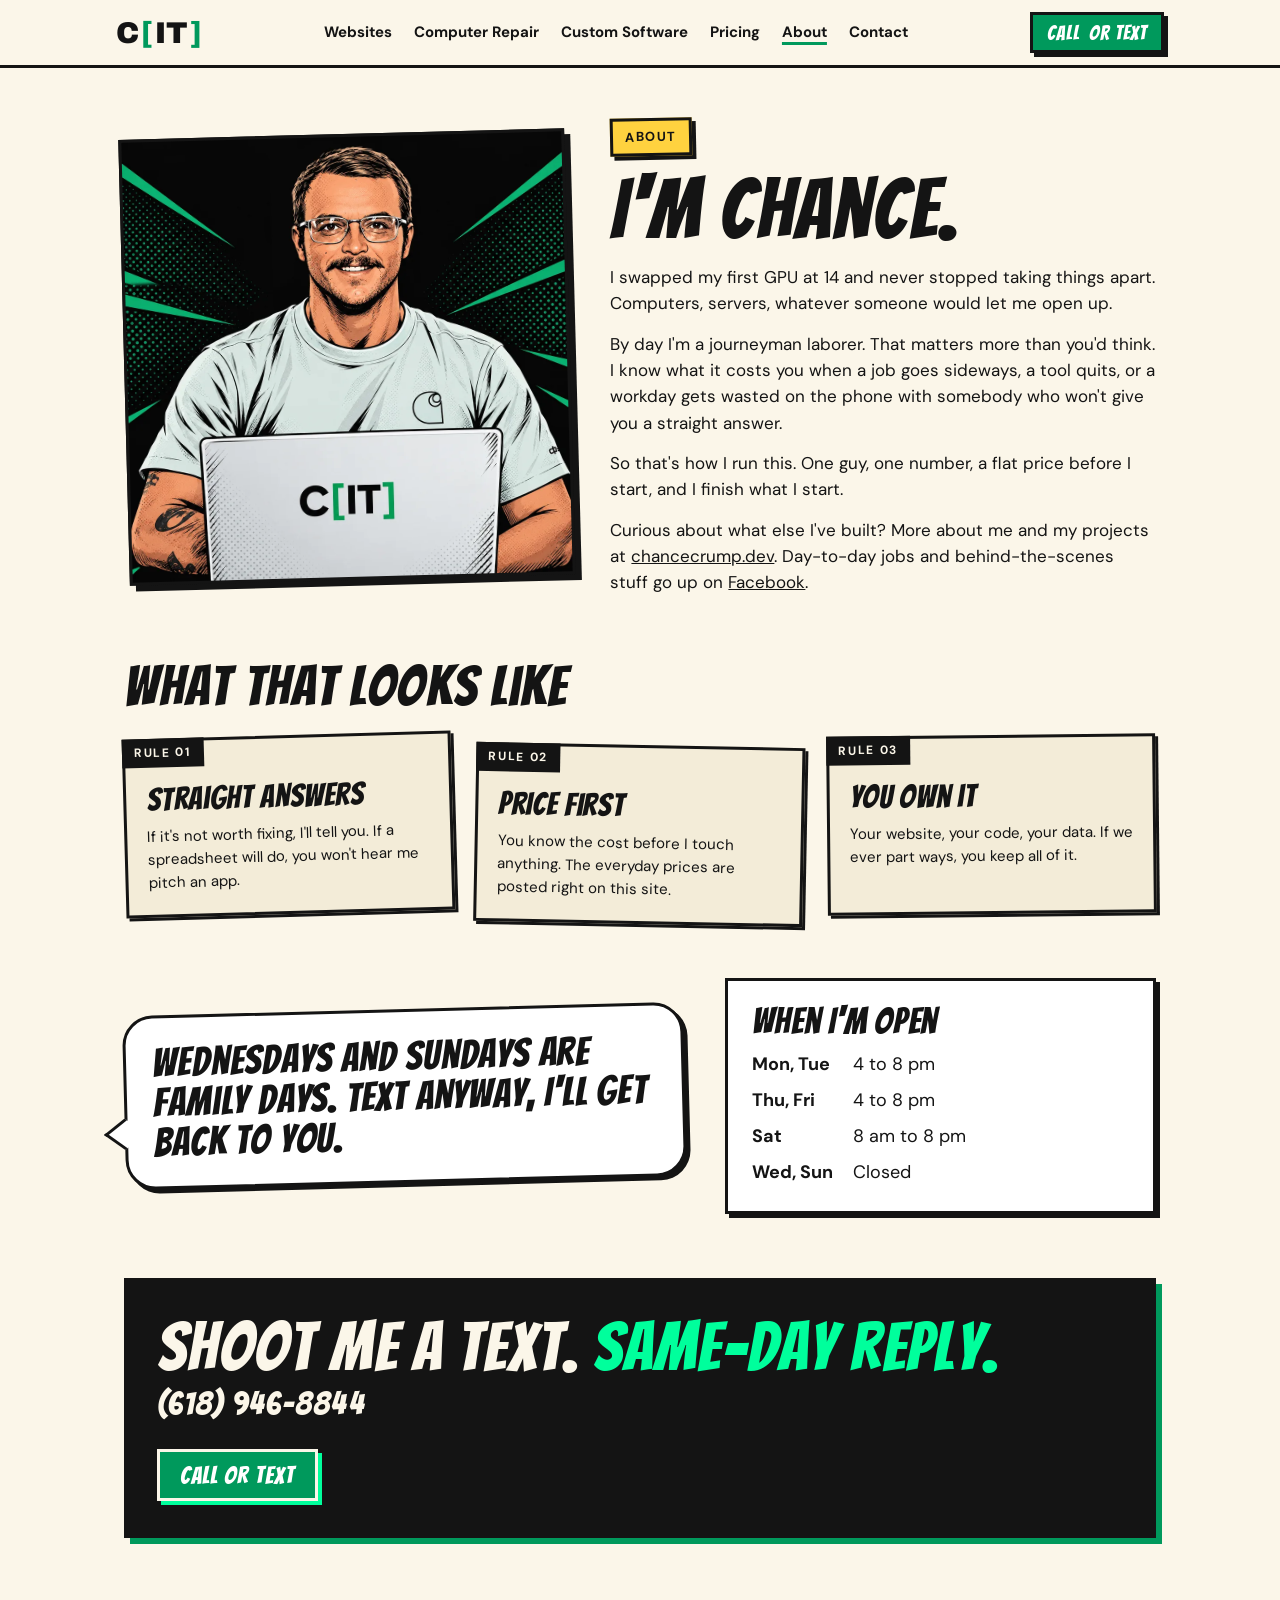
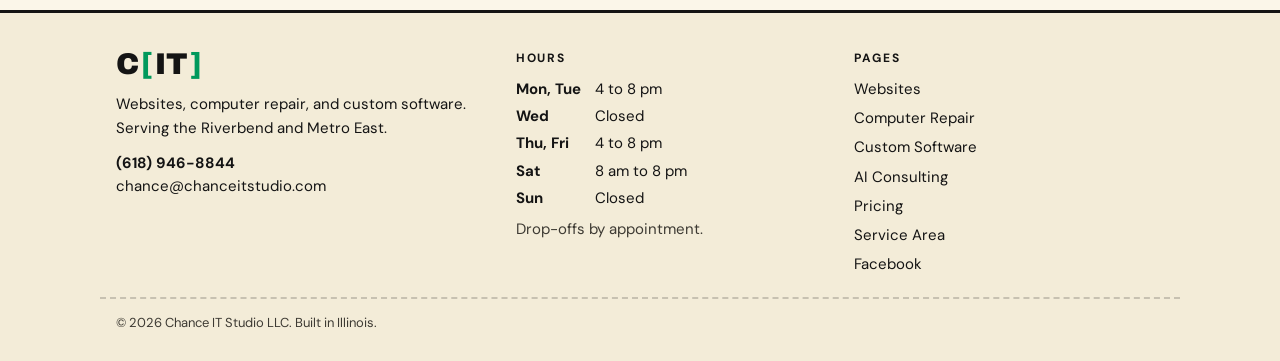
==== commit 5a8b7c7e: "Link Facebook from contact and about Co-Authored-By: Claude Opus 5.5 <noreply@anthropic.com> Claude-" ====
--- a/about/index.html
+++ b/about/index.html
@@ -61,7 +61,7 @@
       <p>I swapped my first GPU at 14 and never stopped taking things apart. Computers, servers, whatever someone would let me open up.</p>
       <p>By day I'm a journeyman laborer. That matters more than you'd think. I know what it costs you when a job goes sideways, a tool quits, or a workday gets wasted on the phone with somebody who won't give you a straight answer.</p>
       <p>So that's how I run this. One guy, one number, a flat price before I start, and I finish what I start.</p>
-      <p>Curious about what else I've built? More about me and the projects behind the scenes at <a href="https://chancecrump.dev" rel="me">chancecrump.dev</a>.</p>
+      <p>Curious about what else I've built? More about me and my projects at <a href="https://chancecrump.dev" rel="me">chancecrump.dev</a>. Day-to-day jobs and behind-the-scenes stuff go up on <a href="https://www.facebook.com/ChanceITstudio" rel="noopener">Facebook</a>.</p>
     </div>
   </section>
 
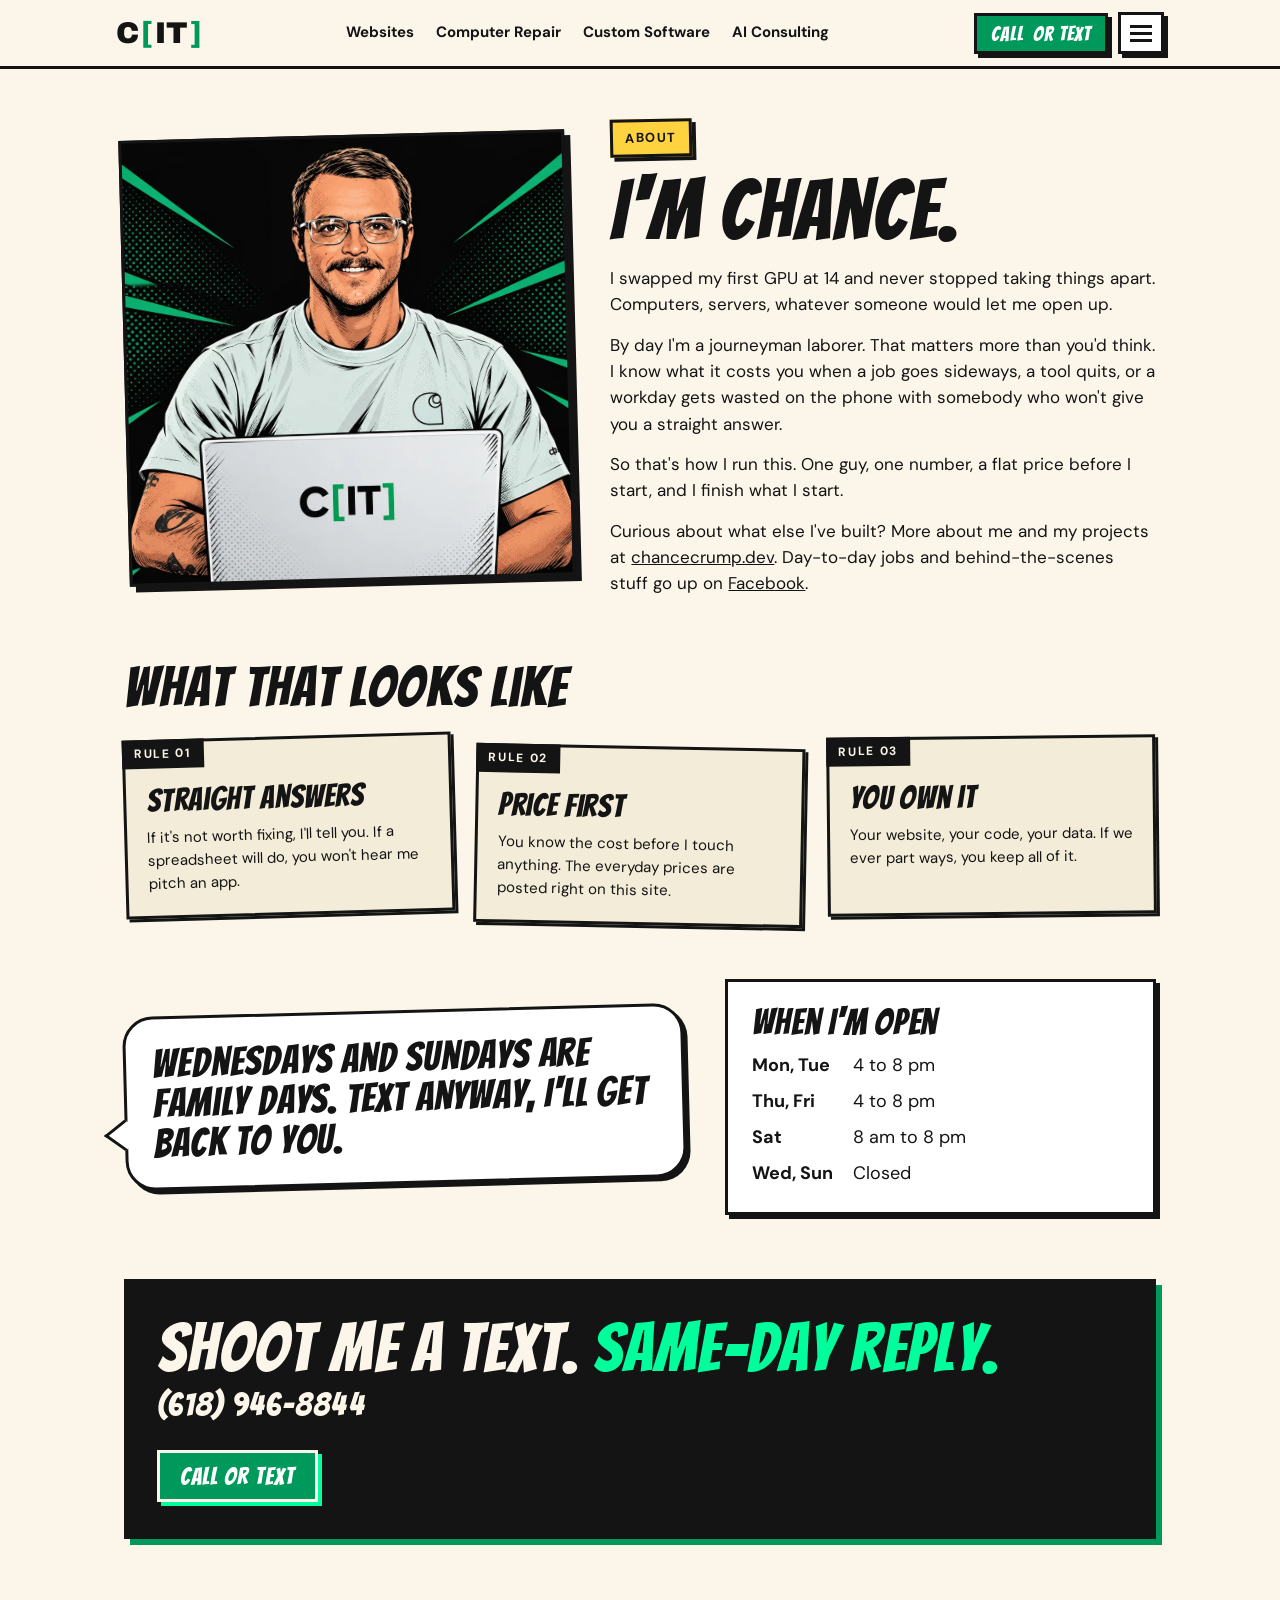
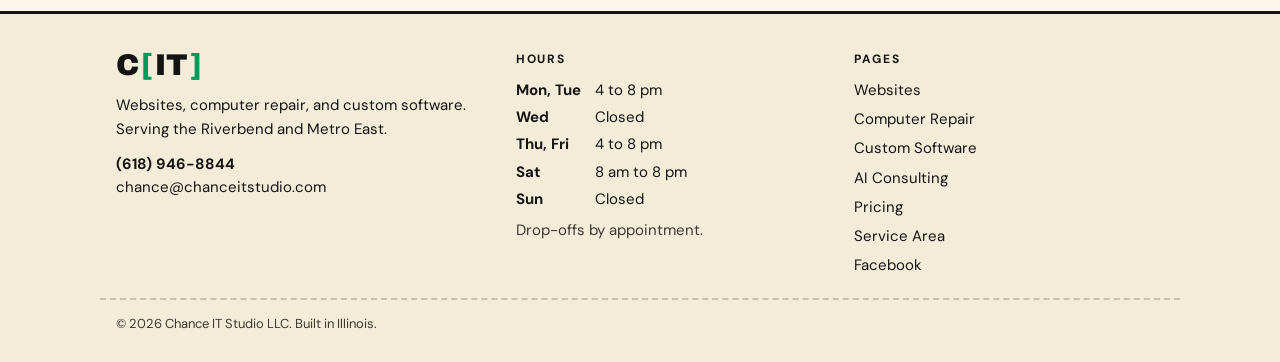
==== commit 1f6107ee: "Split header into services quick nav and site menu Co-Authored-By: Claude Opus 5.5 <noreply@anthropi" ====
--- a/about/index.html
+++ b/about/index.html
@@ -32,19 +32,41 @@
 <header class="site-head">
   <div class="bar">
     <a class="logo" href="../" aria-label="Chance IT Studio home">C<b>[</b>IT<b>]</b></a>
-    <nav class="site-nav" id="site-nav" aria-label="Main">
+    <nav class="site-nav" aria-label="Services">
       <a href="../websites/">Websites</a>
       <a href="../computer-repair/">Computer Repair</a>
       <a href="../custom-software/">Custom Software</a>
-      <a href="../pricing/">Pricing</a>
-      <a href="../about/" aria-current="page">About</a>
-      <a href="../contact/">Contact</a>
+      <a href="../ai-consulting/">AI Consulting</a>
     </nav>
     <div class="head-actions">
       <a class="btn sm" href="tel:+16189468844">Call <span class="long">or text</span></a>
-      <button class="menu-btn" type="button" aria-controls="site-nav" aria-expanded="false" aria-label="Menu"><span></span><span></span><span></span></button>
+      <button class="menu-btn" type="button" aria-controls="site-menu" aria-expanded="false" aria-label="Menu"><span></span><span></span><span></span></button>
     </div>
   </div>
+  <nav class="site-menu" id="site-menu" aria-label="Site menu">
+    <div class="menu-in">
+      <div class="menu-col" role="group" aria-labelledby="mh-svc">
+        <p class="menu-h" id="mh-svc">Services</p>
+        <a href="../websites/">Websites</a>
+        <a href="../computer-repair/">Computer Repair</a>
+        <a href="../custom-software/">Custom Software</a>
+        <a href="../ai-consulting/">AI Consulting</a>
+        <a href="../pricing/">Pricing</a>
+      </div>
+      <div class="menu-col" role="group" aria-labelledby="mh-prod">
+        <p class="menu-h" id="mh-prod">Products</p>
+        <a href="https://tcmvp.com" rel="noopener">TCMVP</a>
+        <a href="https://smokesignaldispatch.com/landing" rel="noopener">SmokeSignal Dispatch</a>
+        <a href="https://gloveson.chanceitstudio.com" rel="noopener">GlovesOn</a>
+      </div>
+      <div class="menu-col" role="group" aria-labelledby="mh-studio">
+        <p class="menu-h" id="mh-studio">Studio</p>
+        <a href="../about/" aria-current="page">About</a>
+        <a href="../contact/">Contact</a>
+        <a href="../service-area/">Service Area</a>
+      </div>
+    </div>
+  </nav>
 </header>
 
 <main id="main" class="wrap">
--- a/css/styles.css
+++ b/css/styles.css
@@ -56,13 +56,19 @@
 .site-nav a{text-decoration:none}
 .site-nav a:hover,.site-nav a[aria-current="page"]{text-decoration:underline;text-decoration-thickness:3px;text-decoration-color:var(--green);text-underline-offset:5px}
 .head-actions{display:flex;align-items:center;gap:10px}
-.menu-btn{display:none;background:#fff;border:var(--line);box-shadow:var(--pop-sm);width:46px;height:42px;cursor:pointer;padding:0}
+.menu-btn{display:block;background:#fff;border:var(--line);box-shadow:var(--pop-sm);width:46px;height:42px;cursor:pointer;padding:0}
 .menu-btn span{display:block;width:22px;height:3px;background:var(--ink);margin:4px auto}
+.site-menu{display:none;position:absolute;left:0;right:0;top:100%;background:var(--paper);border-bottom:var(--line);box-shadow:0 6px 0 var(--ink);max-height:calc(100vh - 66px);max-height:calc(100dvh - 66px);overflow-y:auto}
+.site-head.open .site-menu{display:block}
+.menu-in{max-width:var(--maxw);margin:0 auto;padding:20px 16px 24px;display:grid;grid-template-columns:repeat(3,1fr);gap:24px}
+.menu-col{display:flex;flex-direction:column}
+.menu-h{font-size:13px;font-weight:700;letter-spacing:.12em;text-transform:uppercase;margin:0 0 6px}
+.menu-col a{padding:10px 0;border-bottom:2px dashed rgba(20,20,20,.2);font-weight:700;text-decoration:none}
+.menu-col a:hover,.menu-col a[aria-current="page"]{text-decoration:underline;text-decoration-thickness:3px;text-decoration-color:var(--green);text-underline-offset:5px}
 @media (max-width:900px){
-  .menu-btn{display:block}
-  .site-nav{display:none;position:absolute;left:0;right:0;top:100%;background:var(--paper);border-bottom:var(--line);flex-direction:column;gap:0;padding:8px 16px 16px}
-  .site-nav a{padding:12px 0;border-bottom:2px dashed rgba(20,20,20,.2);font-size:18px}
-  .site-head.open .site-nav{display:flex}
+  .site-nav{display:none}
+  .menu-in{grid-template-columns:1fr;gap:16px;padding-top:8px}
+  .menu-col a{padding:12px 0;font-size:18px}
 }
 @media (max-width:420px){.head-actions .btn span.long{display:none}}
 
@@ -324,4 +330,13 @@
 /* ---------- 404 ---------- */
 .pagehead.nf .burst span{font-size:34px}
 
-@media (prefers-reduced-motion:reduce){html{scroll-behavior:auto}.btn,.case{transition:none}}+@media (prefers-reduced-motion:reduce){html{scroll-behavior:auto}.btn,.case{transition:none}}
+/* ---------- Reviews ---------- */
+.reviews{display:grid;grid-template-columns:repeat(auto-fit,minmax(280px,1fr));gap:22px}
+.review{margin:0;background:#fff;border:var(--line);border-radius:22px;box-shadow:var(--pop-sm);padding:20px 22px;display:flex;flex-direction:column;gap:10px}
+.review:nth-child(odd){transform:rotate(-.8deg)}
+.review:nth-child(even){transform:rotate(.6deg)}
+.review .stars{color:var(--orange);font-size:22px;letter-spacing:.08em;-webkit-text-stroke:1px var(--ink)}
+.review blockquote{margin:0;font-size:16px;line-height:1.5}
+.review figcaption{margin-top:auto;font-size:13px;letter-spacing:.1em;text-transform:uppercase;display:flex;gap:10px;flex-wrap:wrap}
+.review figcaption b{font-weight:700}
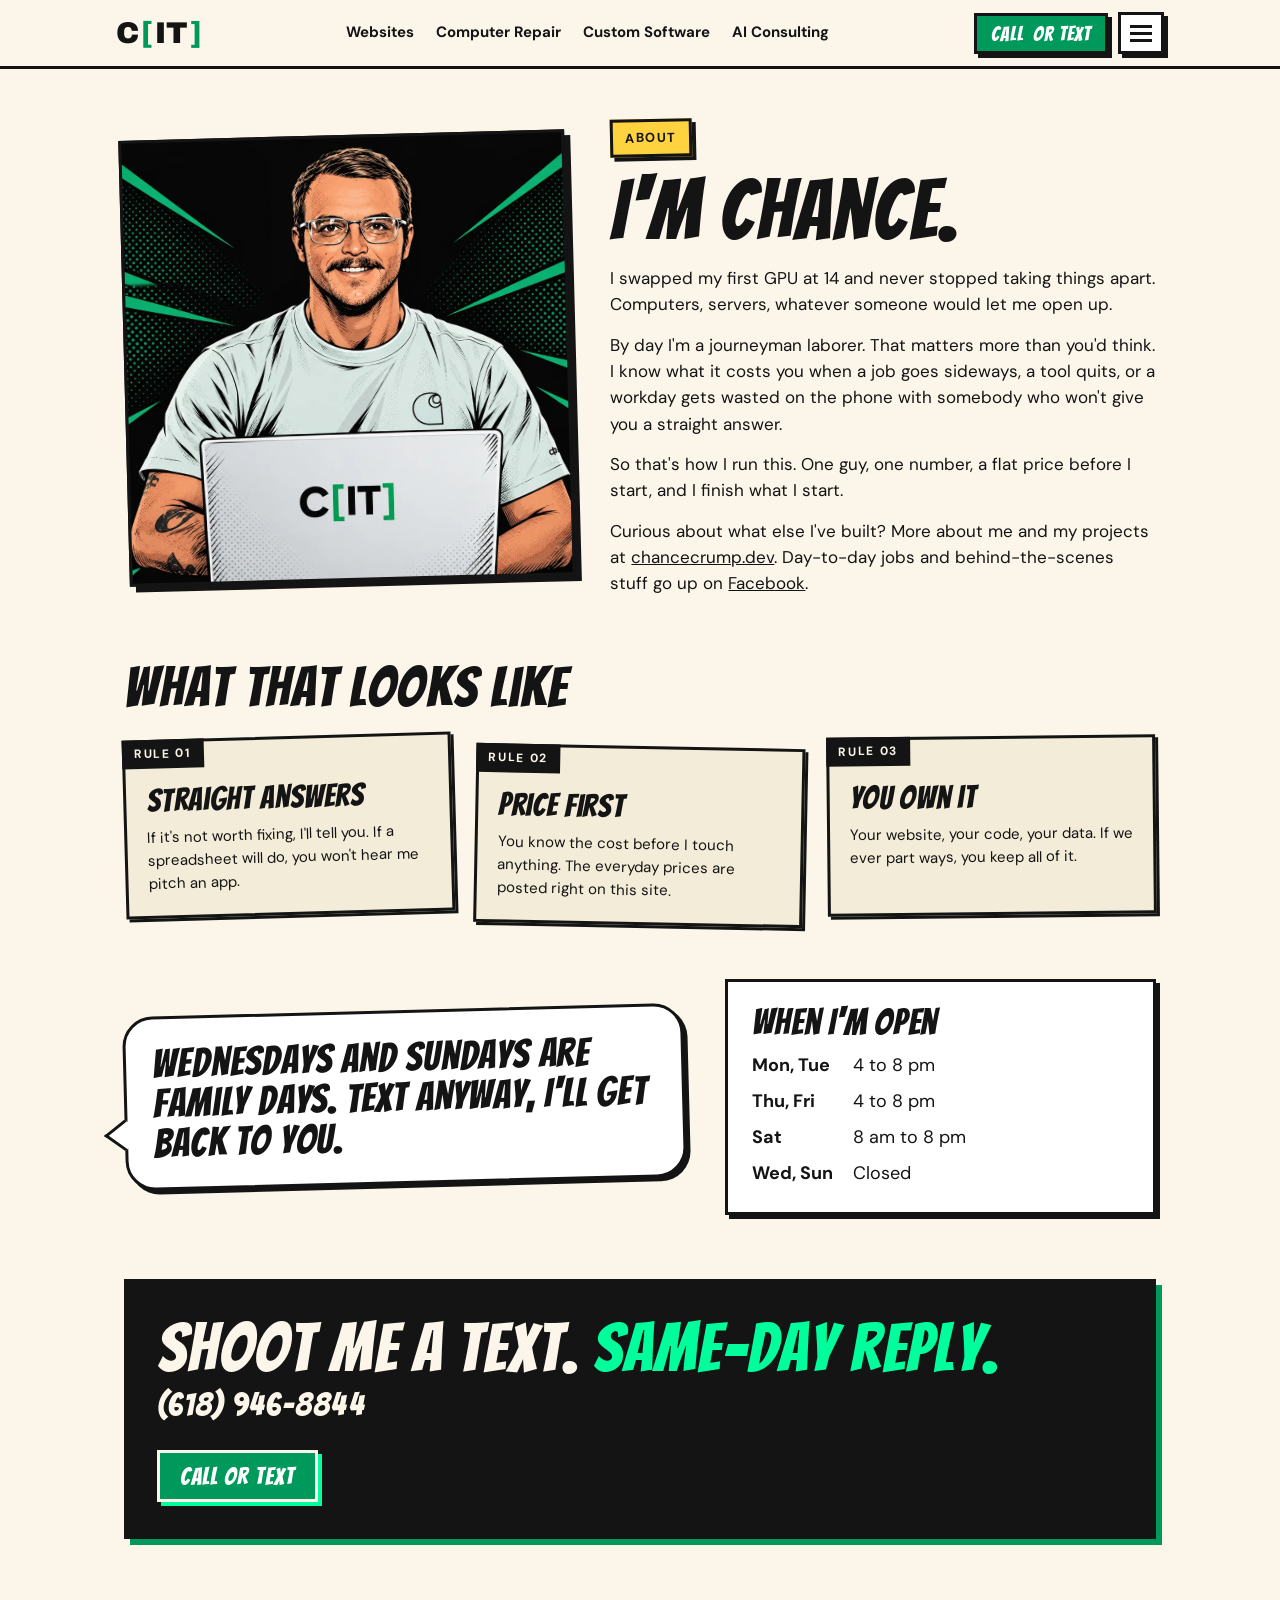
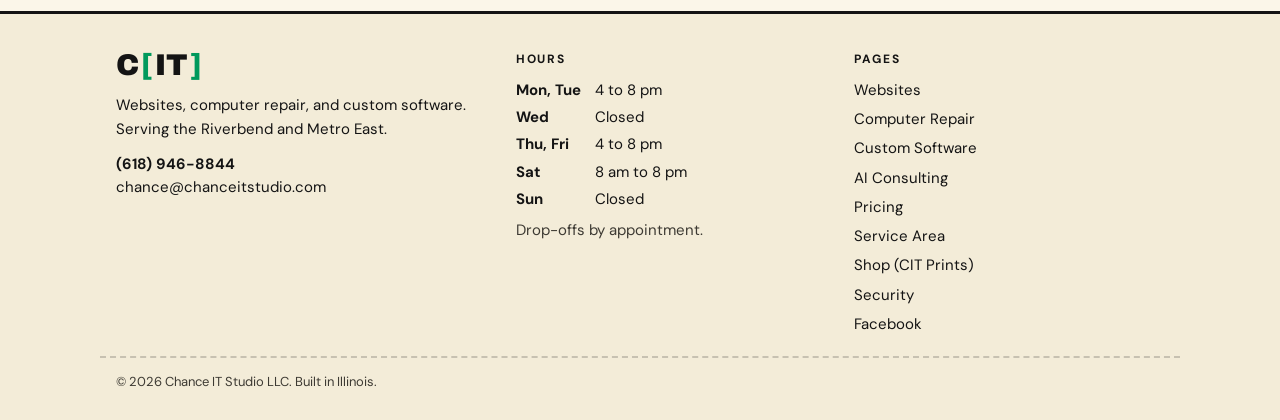
==== commit 0953d2f8: "Link shop and security page across the site Co-Authored-By: Claude Opus 5.5 <noreply@anthropic.com> " ====
--- a/about/index.html
+++ b/about/index.html
@@ -55,6 +55,7 @@
       </div>
       <div class="menu-col" role="group" aria-labelledby="mh-prod">
         <p class="menu-h" id="mh-prod">Products</p>
+        <a href="https://shop.chanceitstudio.com" rel="noopener">Shop (CIT Prints)</a>
         <a href="https://tcmvp.com" rel="noopener">TCMVP</a>
         <a href="https://smokesignaldispatch.com/landing" rel="noopener">SmokeSignal Dispatch</a>
         <a href="https://gloveson.chanceitstudio.com" rel="noopener">GlovesOn</a>
@@ -64,6 +65,7 @@
         <a href="../about/" aria-current="page">About</a>
         <a href="../contact/">Contact</a>
         <a href="../service-area/">Service Area</a>
+        <a href="../security/">Security</a>
       </div>
     </div>
   </nav>
@@ -145,6 +147,8 @@
         <li><a href="../ai-consulting/">AI Consulting</a></li>
         <li><a href="../pricing/">Pricing</a></li>
         <li><a href="../service-area/">Service Area</a></li>
+        <li><a href="https://shop.chanceitstudio.com" rel="noopener">Shop (CIT Prints)</a></li>
+        <li><a href="../security/">Security</a></li>
         <li><a href="https://www.facebook.com/ChanceITstudio/" rel="noopener">Facebook</a></li>
       </ul>
     </div>
--- a/css/styles.css
+++ b/css/styles.css
@@ -48,6 +48,9 @@
 /* ---------- Logo ---------- */
 .logo{font-family:var(--logo);font-weight:900;font-size:30px;letter-spacing:-.01em;line-height:1;display:inline-flex;align-items:center;gap:.08em;color:var(--ink);text-decoration:none}
 .logo b{color:var(--green);font-weight:900}
+
+.more-price{text-align:right;margin:16px 0 0;font-weight:700;max-width:none}
+.split .more-price{grid-column:1/-1;margin:0}
 
 /* ---------- Header ---------- */
 .site-head{position:sticky;top:0;z-index:20;background:var(--paper);border-bottom:var(--line)}
@@ -85,6 +88,7 @@
 .sec{display:flex;flex-direction:column;gap:22px}
 .caption{display:inline-block;align-self:flex-start;background:var(--yellow);color:var(--ink);border:var(--line);box-shadow:var(--pop-sm);padding:6px 12px;font-weight:700;font-size:13px;letter-spacing:.12em;text-transform:uppercase;transform:rotate(-1.2deg)}
 .sec-title{font-family:var(--display);font-size:clamp(36px,5vw,56px);line-height:.95;letter-spacing:.02em}
+.sec-title,#stores{scroll-margin-top:90px}
 .note{font-size:15px;color:var(--ink2)}
 
 /* ---------- Speech bubble ---------- */
